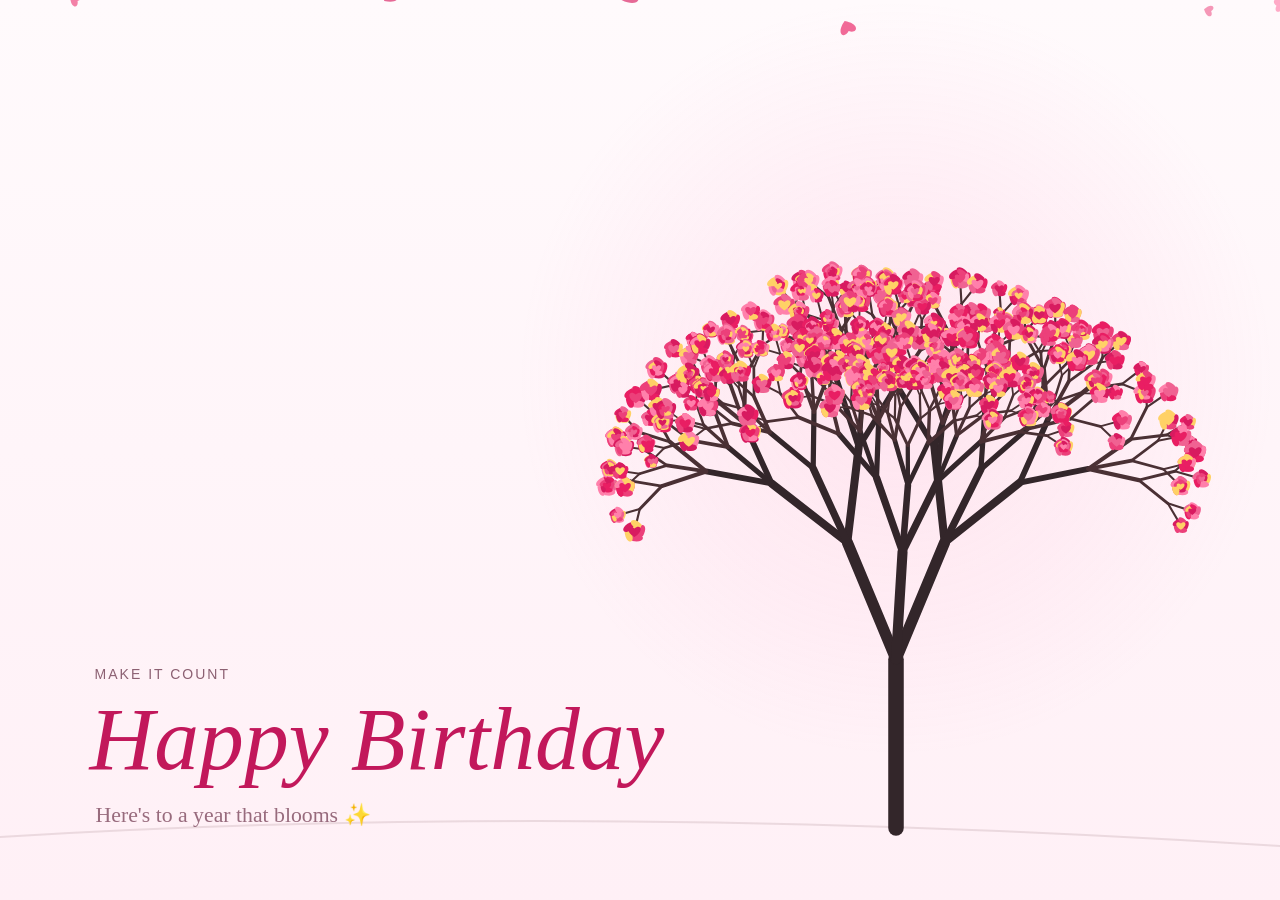
==== animated_heart_tree.html @ daa51f1c "Create animated_heart_tree.html" ====
<!DOCTYPE html>
<html lang="en">
<head>
<meta charset="UTF-8">
<meta name="viewport" content="width=device-width, initial-scale=1.0">

<title>Animated Heart Tree</title>

<style>
* {
    box-sizing: border-box;
}

html, body {
    margin: 0;
    width: 100%;
    height: 100%;
    overflow: hidden;
}

body {
    background: linear-gradient(#fffafc, #fff0f6);
    font-family: Georgia, serif;
}

canvas {
    display: block;
    width: 100%;
    height: 100%;
}

/* Birthday Text */
#text {
    position: absolute;
    left: 7%;
    bottom: 8%;
    color: #c2185b;
    pointer-events: none;
}

#text .small {
    font: 14px Arial, sans-serif;
    letter-spacing: 2px;
    color: #8c6072;
    margin-left: 5px;
}

#text h1 {
    margin: 5px 0 0;
    font-size: clamp(45px, 7vw, 95px);
    font-weight: normal;
    font-style: italic;
}

#text p {
    margin: 12px 0 0 6px;
    color: #986b7d;
    font-size: clamp(14px, 1.7vw, 22px);
}
</style>
</head>

<body>

<canvas id="tree"></canvas>

<div id="text">
    <div class="small">MAKE IT COUNT</div>

    <h1>Happy Birthday</h1>

    <p>Here's to a year that blooms ✨</p>
</div>

<script>

const canvas = document.getElementById("tree");
const ctx = canvas.getContext("2d");

let W, H, dpr;

let branches = [];
let blossoms = [];
let falling = [];

let startTime = performance.now();


/* =========================
   SCREEN SIZE
========================= */

function resize() {

    dpr = Math.min(window.devicePixelRatio || 1, 2);

    W = window.innerWidth;
    H = window.innerHeight;

    canvas.width = W * dpr;
    canvas.height = H * dpr;

    ctx.setTransform(
        dpr,
        0,
        0,
        dpr,
        0,
        0
    );
}

window.addEventListener("resize", resize);

resize();


/* =========================
   BRANCH CREATION
========================= */

function branch(
    x,
    y,
    len,
    angle,
    width,
    depth,
    delay
) {

    branches.push({
        x: x,
        y: y,
        len: len,
        angle: angle,
        width: width,
        depth: depth,
        delay: delay
    });


    if (depth <= 0) {

        for (let i = 0; i < 3; i++) {

            blossoms.push({

                x: x + Math.cos(angle) * len,

                y: y + Math.sin(angle) * len,

                size: 4 + Math.random() * 5,

                delay: delay + 0.15 + i * 0.05,

                rot: Math.random() * Math.PI
            });
        }

        return;
    }


    const endX =
        x + Math.cos(angle) * len;

    const endY =
        y + Math.sin(angle) * len;


    const spread =
        0.35 + Math.random() * 0.18;

    const nextLength =
        len * (0.68 + Math.random() * 0.08);


    /* Left branch */

    branch(
        endX,
        endY,
        nextLength,
        angle - spread,
        width * 0.72,
        depth - 1,
        delay + 0.08
    );


    /* Right branch */

    branch(
        endX,
        endY,
        nextLength,
        angle + spread,
        width * 0.72,
        depth - 1,
        delay + 0.12
    );


    /* Extra branch */

    if (
        depth >= 3 &&
        Math.random() > 0.25
    ) {

        branch(
            endX,
            endY,
            nextLength * 0.85,
            angle +
            (Math.random() - 0.5) * 0.18,
            width * 0.65,
            depth - 1,
            delay + 0.15
        );
    }
}


/* =========================
   BUILD TREE
========================= */

function buildTree() {

    branches = [];
    blossoms = [];
    falling = [];

    const baseX = W * 0.70;
    const baseY = H * 0.92;

    const scale =
        Math.min(W / 900, H / 800);


    branch(
        baseX,
        baseY,
        150 * scale,
        -Math.PI / 2,
        15 * scale,
        6,
        0
    );
}

buildTree();

window.addEventListener(
    "resize",
    buildTree
);


/* =========================
   EASING
========================= */

function ease(t) {

    t = Math.max(
        0,
        Math.min(1, t)
    );

    return 1 - Math.pow(1 - t, 3);
}


/* =========================
   HEART DRAWING
========================= */

function drawHeart(
    x,
    y,
    s,
    rot,
    alpha
) {

    ctx.save();

    ctx.translate(x, y);

    ctx.rotate(rot);

    ctx.globalAlpha = alpha;


    ctx.beginPath();

    ctx.moveTo(
        0,
        s * 0.9
    );


    ctx.bezierCurveTo(
        -s * 1.7,
        -s * 0.15,

        -s * 0.9,
        -s * 1.25,

        0,
        -s * 0.45
    );


    ctx.bezierCurveTo(
        s * 0.9,
        -s * 1.25,

        s * 1.7,
        -s * 0.15,

        0,
        s * 0.9
    );


    const colors = [

        "#e91e63",
        "#f06292",
        "#ec407a",
        "#ff80ab",
        "#d81b60",
        "#ffd166"

    ];


    ctx.fillStyle =
        colors[
            Math.floor(
                Math.random() *
                colors.length
            )
        ];


    ctx.fill();

    ctx.restore();
}


/* =========================
   MAIN ANIMATION
========================= */

function draw() {

    ctx.clearRect(
        0,
        0,
        W,
        H
    );


    /* Background glow */

    const glow =
        ctx.createRadialGradient(
            W * 0.70,
            H * 0.42,
            10,
            W * 0.70,
            H * 0.42,
            Math.min(W, H) * 0.42
        );


    glow.addColorStop(
        0,
        "rgba(255,150,195,.18)"
    );

    glow.addColorStop(
        1,
        "rgba(255,150,195,0)"
    );


    ctx.fillStyle = glow;

    ctx.fillRect(
        0,
        0,
        W,
        H
    );


    const elapsed =
        (performance.now() -
            startTime) / 1000;


    /* =========================
       GROUND
    ========================= */

    ctx.beginPath();

    ctx.moveTo(
        0,
        H * 0.93
    );

    ctx.quadraticCurveTo(
        W * 0.45,
        H * 0.89,
        W,
        H * 0.94
    );

    ctx.strokeStyle =
        "rgba(120,80,90,.15)";

    ctx.lineWidth = 2;

    ctx.stroke();


    /* =========================
       TREE BRANCHES
    ========================= */

    for (const b of branches) {

        const progress =
            ease(
                (elapsed - b.delay) /
                1.15
            );


        if (progress <= 0) {
            continue;
        }


        const length =
            b.len * progress;


        const endX =
            b.x +
            Math.cos(b.angle) *
            length;


        const endY =
            b.y +
            Math.sin(b.angle) *
            length;


        ctx.beginPath();

        ctx.moveTo(
            b.x,
            b.y
        );

        ctx.lineTo(
            endX,
            endY
        );


        ctx.strokeStyle =
            b.depth > 2
                ? "#33262a"
                : "#4a3034";


        ctx.lineWidth =
            Math.max(
                1,
                b.width *
                (1 - progress * 0.08)
            );


        ctx.lineCap = "round";

        ctx.stroke();
    }


    /* =========================
       HEART FLOWERS
    ========================= */

    for (const p of blossoms) {

        const progress =
            ease(
                (elapsed - p.delay) /
                0.75
            );


        if (progress <= 0) {
            continue;
        }


        /* Five hearts around center */

        for (let i = 0; i < 5; i++) {

            const angle =
                i * Math.PI * 2 / 5;


            const offsetX =
                Math.cos(angle) *
                p.size *
                0.65 *
                progress;


            const offsetY =
                Math.sin(angle) *
                p.size *
                0.65 *
                progress;


            drawHeart(

                p.x + offsetX,

                p.y + offsetY,

                p.size * 0.72,

                angle - 0.5,

                progress
            );
        }


        /* Center heart */

        drawHeart(
            p.x,
            p.y,
            p.size * 0.72,
            0,
            progress
        );
    }


    /* =========================
       FALLING HEARTS
    ========================= */

    if (Math.random() < 0.07) {

        falling.push({

            x: Math.random() * W,

            y: -20,

            vy:
                35 +
                Math.random() * 55,

            vx:
                -15 +
                Math.random() * 30,

            size:
                5 +
                Math.random() * 7,

            rot:
                Math.random() * 6
        });
    }


    for (
        let i = falling.length - 1;
        i >= 0;
        i--
    ) {

        const f = falling[i];


        f.y += f.vy / 60;

        f.x += f.vx / 60;

        f.rot += 0.01;


        drawHeart(
            f.x,
            f.y,
            f.size,
            f.rot,
            0.65
        );


        if (f.y > H + 30) {

            falling.splice(i, 1);
        }
    }


    requestAnimationFrame(draw);
}


/* Start animation */

draw();

</script>

</body>
</html>
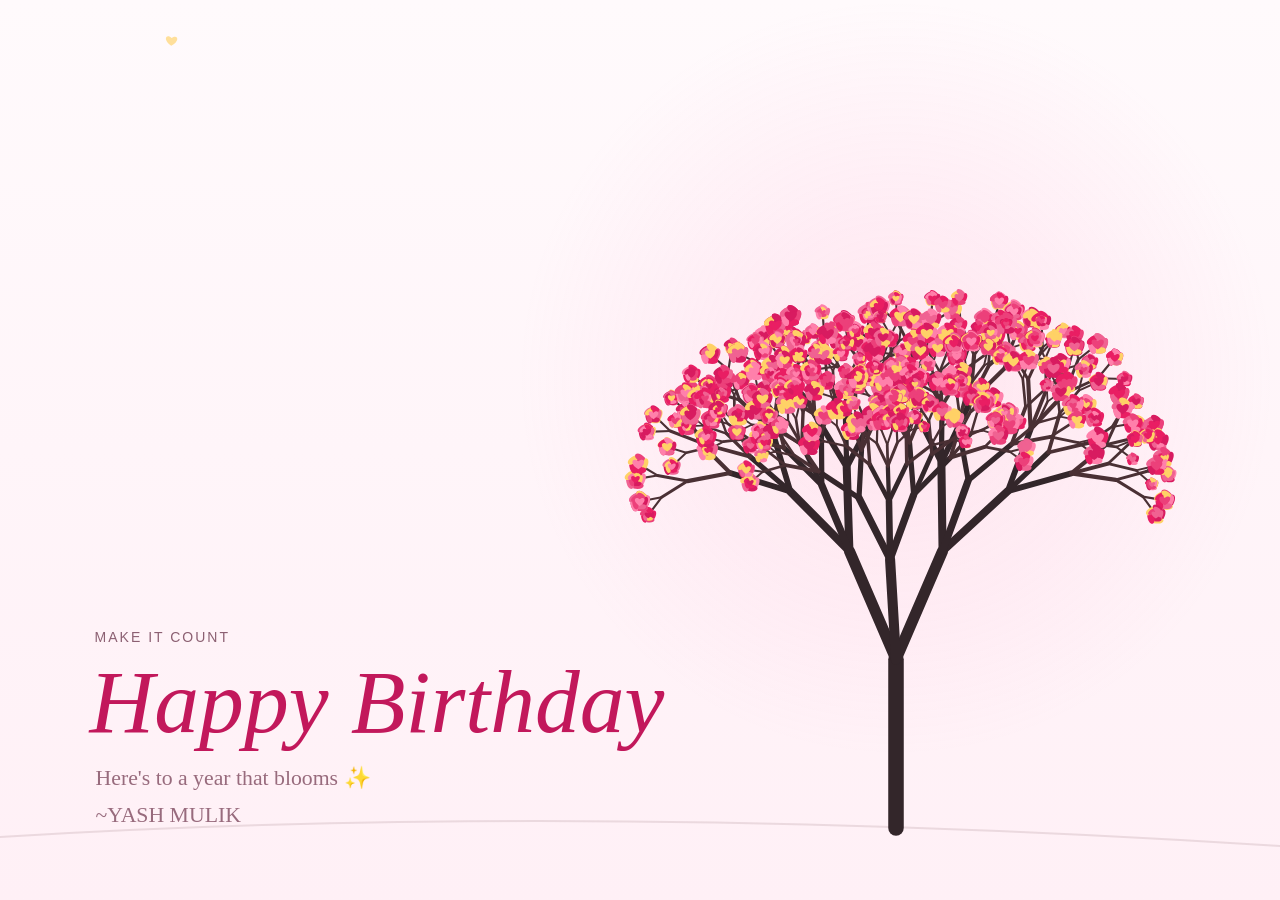
==== commit 8f8da12d: "Update animated_heart_tree.html" ====
--- a/animated_heart_tree.html
+++ b/animated_heart_tree.html
@@ -70,6 +70,7 @@
     <h1>Happy Birthday</h1>
 
     <p>Here's to a year that blooms ✨</p>
+    <p>~YASH MULIK</P>
 </div>
 
 <script>
